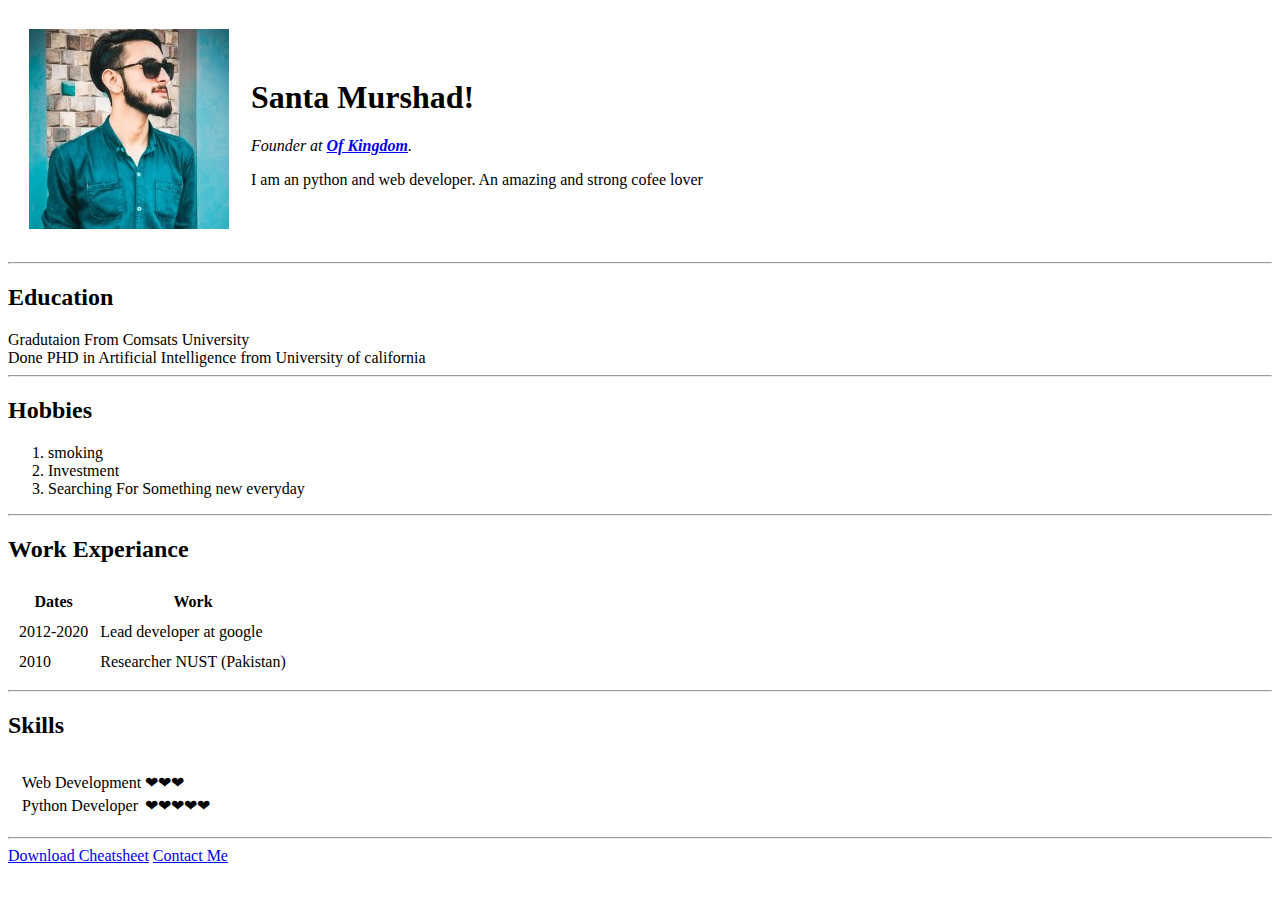
==== index.html @ 899b341f "done" ====
<!--Home page as index.html-->

<!DOCTYPE html>
<html lang="en">
  <head>
    <meta charset="UTF-8" />
    <meta http-equiv="X-UA-Compatible" content="IE=edge" />
    <meta name="viewport" content="width=device-width, initial-scale=1.0" />
    <title>Santa Porfolio</title>
  </head>
  <body>
    <!--<img src="https://media-exp1.licdn.com/dms/image/C4E16AQFKxa1VOQOyKg/profile-displaybackgroundimage-shrink_350_1400/0/1629127262342?e=1654732800&v=beta&t=smh1lp3diws5yzkIDaK_YMnxK16No0rEophKtWaOVkc" alt="ashar daniyal profile picture"> -->
    
    <table cellspacing="20">
      <tr>
        <td><img src="image/1612115803875.jfif" alt="ashar daniyal profile photo"></td>
        <td>
        <h1>Santa Murshad!</h1>
        <p><em>Founder at <strong><a href="https://www.google.com/">Of Kingdom</a></strong>.</em></p>
        <p>I am an python and web developer. An amazing and strong cofee lover</p></td>
      </tr>
    </table>
    
    <hr>
    <h2>Education</h2
      <ul>
        <li>Gradutaion From Comsats University</li>
        <li>Done PHD in Artificial Intelligence from University of california</li>
      </ul>
    <hr>
    <h2>Hobbies</h2>  
      <ol>
        <li>smoking </li>
        <li>Investment</li>
        <li>Searching For Something new everyday</li>
      </ol>
    <hr>
    <h2>Work Experiance</h2>
    <table cellspacing="10">
      <thead> <!-- Table Head is used to differentiate and editing purpose-->
      <tr>
        <th>Dates</th>
        <th>Work</th>
      </tr>
      </thead>
      <tbody></tbody>
      <tr>
        <td>2012-2020</td>
        <td>Lead developer at google</td>
      </tr>
      <tr>
      <td>2010</td>
      <td>Researcher NUST (Pakistan)</td>
      </tr>
    </table>
    <hr>
    <h2>Skills</h2>
    <table cellspacing="10">
      <tr>
        <td><table>
          <tr>
            <td>Web Development</td>
            <td>❤❤❤</td>
          </tr>
          <tr>
            <td>Python Developer</td>
            <td>❤❤❤❤❤</td>
          </tr>
        </table>
      </td>
    </table>
    <hr> 
    <a download href="https://web.stanford.edu/group/csp/cs21/htmlcheatsheet.pdf">Download Cheatsheet</a>
    <a href="contact.html">Contact Me</a>
    
  </body>

</html>
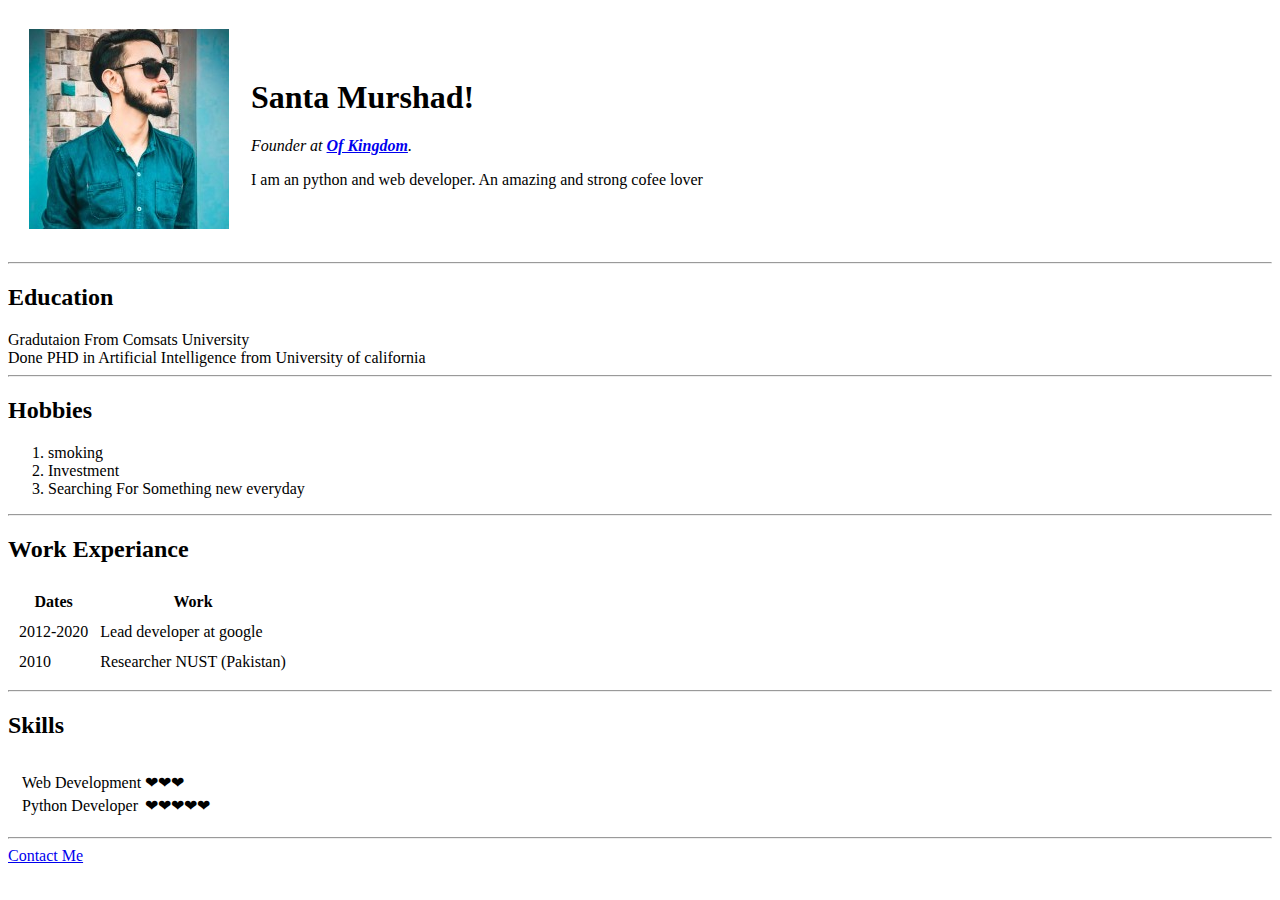
==== commit a3758018: "Updated Index.html" ====
--- a/index.html
+++ b/index.html
@@ -70,7 +70,6 @@
       </td>
     </table>
     <hr> 
-    <a download href="https://web.stanford.edu/group/csp/cs21/htmlcheatsheet.pdf">Download Cheatsheet</a>
     <a href="contact.html">Contact Me</a>
     
   </body>
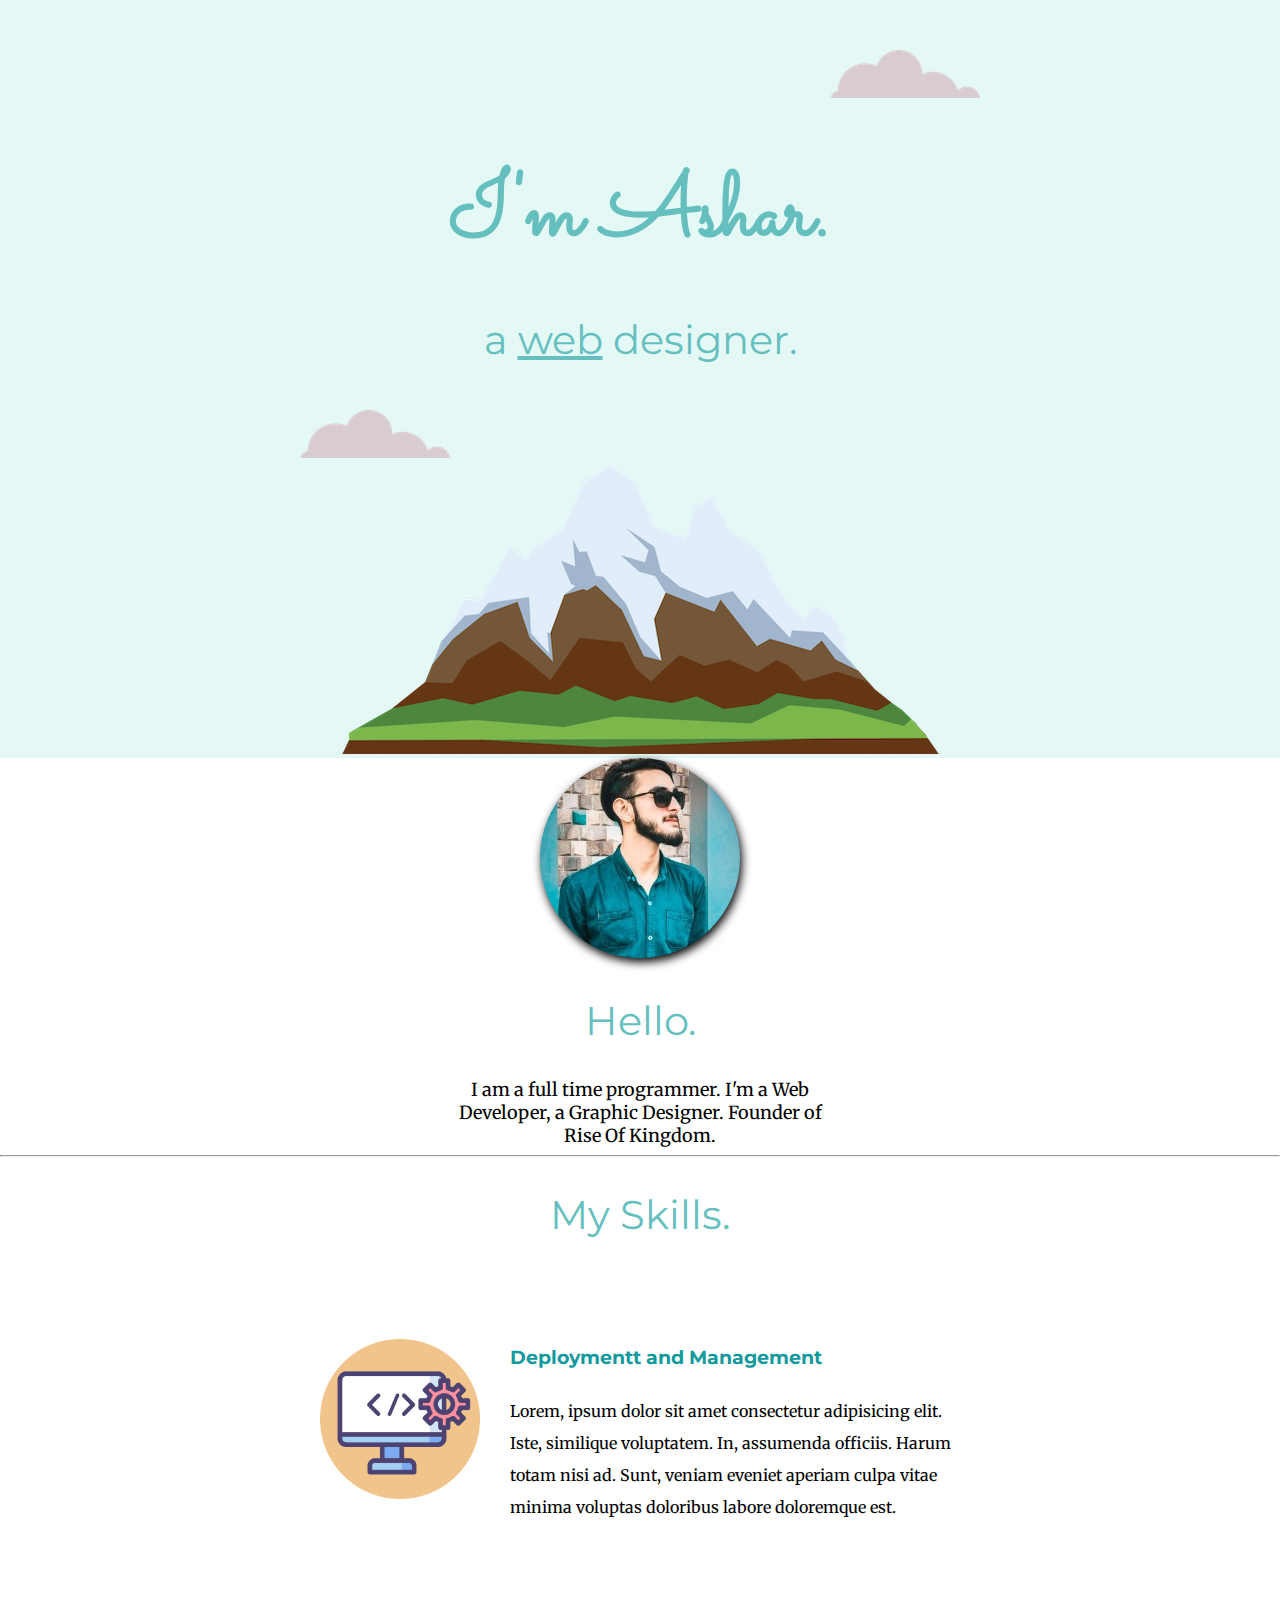
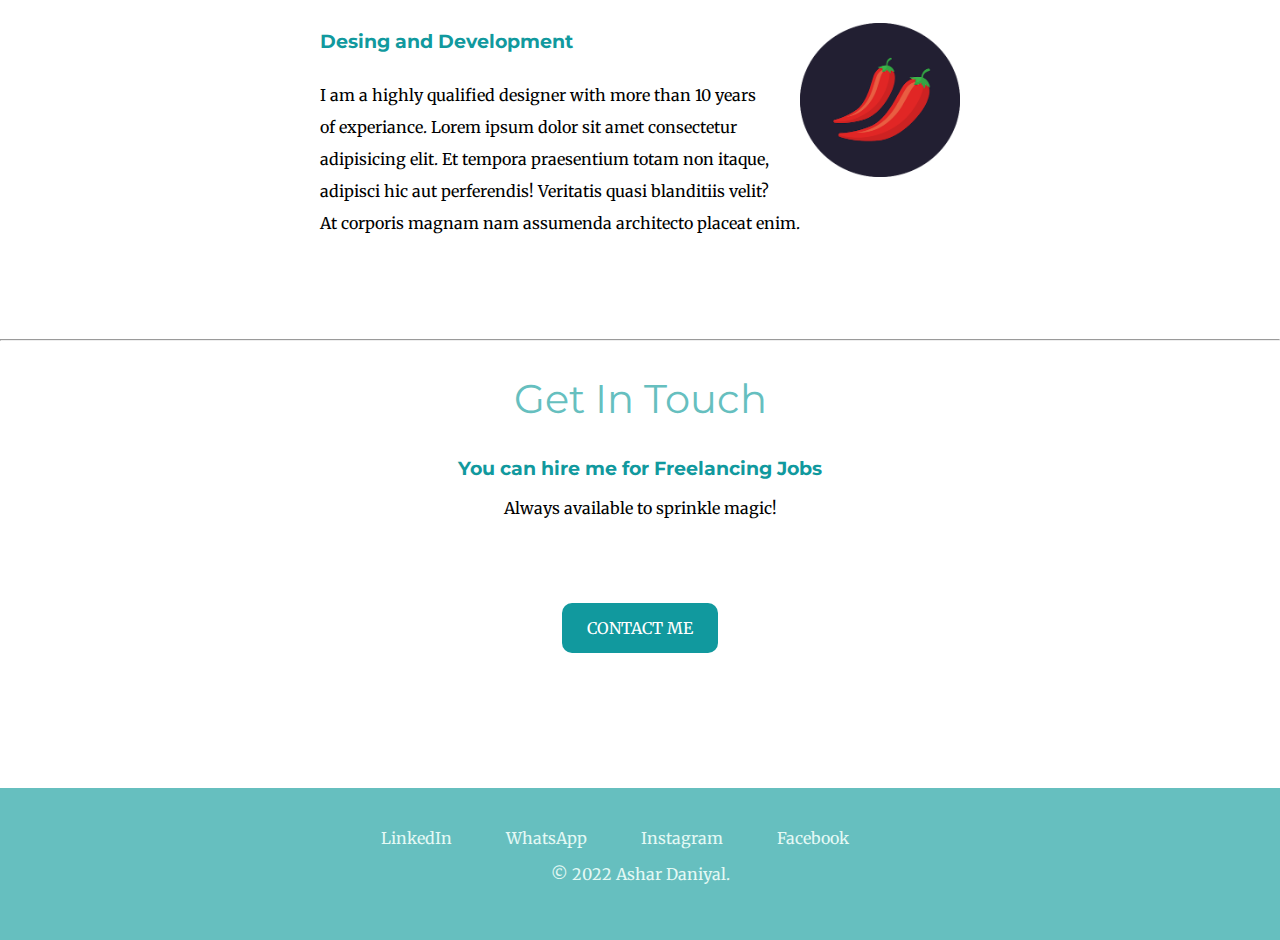
==== commit e1d35f98: "New Portfolio uploded" ====
--- a/index.html
+++ b/index.html
@@ -1,77 +1,68 @@
-<!--Home page as index.html-->
-
 <!DOCTYPE html>
 <html lang="en">
-  <head>
-    <meta charset="UTF-8" />
-    <meta http-equiv="X-UA-Compatible" content="IE=edge" />
-    <meta name="viewport" content="width=device-width, initial-scale=1.0" />
-    <title>Santa Porfolio</title>
-  </head>
+<head>
+  <meta charset="UTF-8">
+  <meta http-equiv="X-UA-Compatible" content="IE=edge">
+  <meta name="viewport" content="width=device-width, initial-scale=1.0">
+  <title>Ashar</title>
+  <link rel="stylesheet" href="css/style.css">
+  <link rel="icon" href="sherifdeen_fav.ico">
+  <link rel="preconnect" href="https://fonts.googleapis.com">
+  <link rel="preconnect" href="https://fonts.gstatic.com" crossorigin>
+  <link
+    href="https://fonts.googleapis.com/css2?family=Merriweather:ital,wght@0,300;0,400;0,700;0,900;1,300;1,400;1,700;1,900&family=Montserrat:ital,wght@0,100;0,200;0,300;0,400;0,500;0,600;0,700;0,800;0,900;1,100;1,200;1,300;1,400;1,500;1,600;1,700;1,800;1,900&family=Sacramento&display=swap" rel="stylesheet">
+<head>
   <body>
-    <!--<img src="https://media-exp1.licdn.com/dms/image/C4E16AQFKxa1VOQOyKg/profile-displaybackgroundimage-shrink_350_1400/0/1629127262342?e=1654732800&v=beta&t=smh1lp3diws5yzkIDaK_YMnxK16No0rEophKtWaOVkc" alt="ashar daniyal profile picture"> -->
-    
-    <table cellspacing="20">
-      <tr>
-        <td><img src="image/1612115803875.jfif" alt="ashar daniyal profile photo"></td>
-        <td>
-        <h1>Santa Murshad!</h1>
-        <p><em>Founder at <strong><a href="https://www.google.com/">Of Kingdom</a></strong>.</em></p>
-        <p>I am an python and web developer. An amazing and strong cofee lover</p></td>
-      </tr>
-    </table>
-    
-    <hr>
-    <h2>Education</h2
-      <ul>
-        <li>Gradutaion From Comsats University</li>
-        <li>Done PHD in Artificial Intelligence from University of california</li>
-      </ul>
-    <hr>
-    <h2>Hobbies</h2>  
-      <ol>
-        <li>smoking </li>
-        <li>Investment</li>
-        <li>Searching For Something new everyday</li>
-      </ol>
-    <hr>
-    <h2>Work Experiance</h2>
-    <table cellspacing="10">
-      <thead> <!-- Table Head is used to differentiate and editing purpose-->
-      <tr>
-        <th>Dates</th>
-        <th>Work</th>
-      </tr>
-      </thead>
-      <tbody></tbody>
-      <tr>
-        <td>2012-2020</td>
-        <td>Lead developer at google</td>
-      </tr>
-      <tr>
-      <td>2010</td>
-      <td>Researcher NUST (Pakistan)</td>
-      </tr>
-    </table>
-    <hr>
-    <h2>Skills</h2>
-    <table cellspacing="10">
-      <tr>
-        <td><table>
-          <tr>
-            <td>Web Development</td>
-            <td>❤❤❤</td>
-          </tr>
-          <tr>
-            <td>Python Developer</td>
-            <td>❤❤❤❤❤</td>
-          </tr>
-        </table>
-      </td>
-    </table>
-    <hr> 
-    <a href="contact.html">Contact Me</a>
-    
+    <div class="top-container">
+      <img class="top-cloud" src="images/cloud.png" alt="cloud-img">
+      <h1>I'm Ashar.</h1>
+      <h2>a <span class="pro">web</span> designer.</h2>
+      <img class="bottom-cloud" src="images/cloud.png" alt="cloudd-img">
+      <img src="images/mountain.png" alt="mountain">
+    </div>
+    <div class="middle-container">
+      <div class="profile">
+        <img src="images/1612115803875.jfif" alt="ashar daniyal">
+        <h2>Hello.</h2>
+        <p>I am a full time programmer. I'm a Web Developer, a Graphic Designer. Founder of Rise Of Kingdom.</p>
+      </div>
+      <hr>
+      <div class="skills">
+        <h2>My Skills.</h2>
+        <div class="skill-row">
+          <img class="programmer" src="images/custom.png" alt="">
+          <h3>Deploymentt and Management</h3>
+          <p>Lorem, ipsum dolor sit amet consectetur adipisicing elit. Iste, similique voluptatem. In, assumenda
+            officiis.
+            Harum totam nisi ad. Sunt, veniam eveniet aperiam culpa vitae minima voluptas doloribus labore doloremque
+            est.
+          <p>
+        </div>
+        <div class="skill-row">
+          <img class="chilie" src="images/chillies.png" alt="">
+          <h3>Desing and Development</h3>
+          <p>I am a highly qualified designer with more than 10 years of experiance. Lorem ipsum dolor sit amet
+            consectetur adipisicing elit. Et tempora praesentium totam non itaque, adipisci hic aut perferendis!
+            Veritatis
+            quasi blanditiis velit? At corporis magnam nam assumenda architecto placeat enim.
+          <p>
+        </div>
+      </div>
+      <hr>
+      <div class="contact-me">
+        <h2>Get In Touch</h2>
+        <h3>You can hire me for Freelancing Jobs</h3>
+        <p>Always available to sprinkle magic!</p>
+        <a class="btn" href="mailto:name@email.com">CONTACT ME</a>
+      </div>
+    </div>
+    <div class="bottom-container">
+      <a class="footer-link" href="https://www.linkedin.com/in/ashar_daniyal" target="_blank">LinkedIn</a>
+      <a class="footer-link" href="" target="_blank">WhatsApp</a>
+      <a class="footer-link" href="https://www.instagram.com/ashar_daniyal/" target="_blank">Instagram</a>
+      <a class="footer-link" href="https://web.facebook.com/ashar.daniyal1" target="_blank">Facebook</a>
+      <p class="credit-p">© 2022 Ashar Daniyal.</p>
+    </div>
   </body>
 
-</html>
+</html> --- a/css/style.css
+++ b/css/style.css
@@ -0,0 +1,102 @@
+body{
+    margin: 0;
+    text-align: center;
+    font-family: 'Merriweather', serif;
+}
+
+h1 {
+    font-size: 90px;
+    margin: 50px auto 0 auto;
+    font-family: 'Sacramento', cursive;
+    color: #66BFBF;
+}
+h2 {
+    font-family: 'Montserrat', sans-serif;
+    color: #66BFBF;
+    font-size: 2.5rem;
+    font-weight: normal;
+}
+h3 {
+    font-family: 'Montserrat', sans-serif;
+    color: #11999E;
+}
+
+.top-container{
+    background-color:#E4F9F5 ;
+    position: relative;
+    padding-top: 100px;   
+}
+.profile p {
+    width: 30%;
+    margin: 0 auto;
+    font-size: 18px;
+}
+.profile img{
+    border-radius: 50%;
+    filter: drop-shadow(2px 4px 5px black);
+}
+.bottom-container {
+    background-color: #66BFBF;
+    color: #E4F9F5;
+    margin-top: 150px;
+    padding: 40px 0 40px 0;
+}
+.contact-me p {
+    margin-bottom: 100px;
+}
+.contact-me a {
+    background-color: #11999E;
+    color: white;
+    border-radius: 10px;
+    padding: 15px 25px;
+    text-decoration: none;
+}
+.contact-me a:hover{
+    background-color: white;
+    color: #11999E;
+    border: 2px solid #11999E;
+}
+
+.footer-link {
+    color: #E4F9F5;
+    text-decoration: none;
+    margin-right: 50px;
+}
+.footer-link:hover{
+    color: #11999E
+}
+
+.pro{
+    text-decoration: underline;
+}
+
+.top-cloud{
+    position: absolute;
+    right: 300px;
+    top: 50px;
+}
+.bottom-cloud {
+    position: absolute;
+    left: 300px;
+    bottom: 300px;
+}
+
+.skill-row img {
+    width: 25%;
+}
+.skill-row {
+    width: 50%;
+    margin: 100px auto;
+    text-align: left;
+    line-height: 2;
+}
+.programmer{
+    float: left;
+    margin-right: 30px;
+    
+}
+
+.chilie{
+    float: right;
+    margin-left: 30px;
+}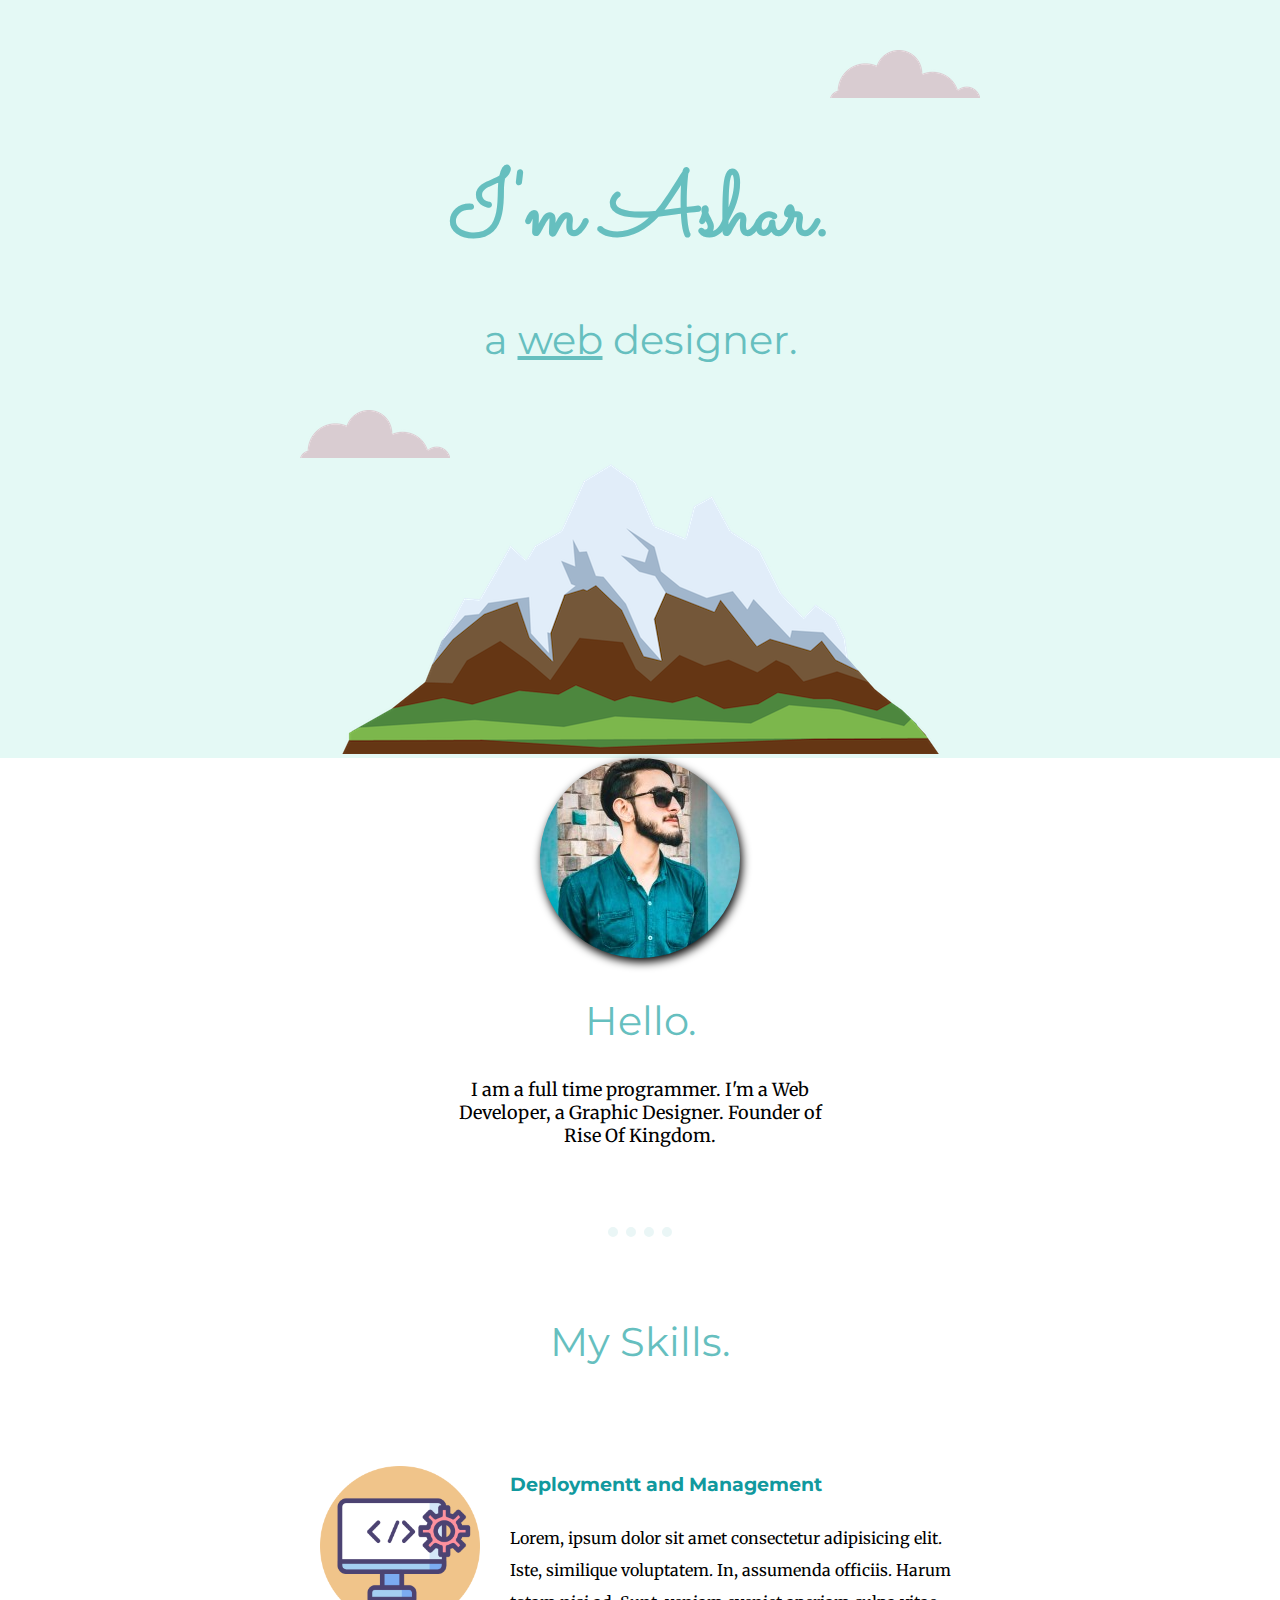
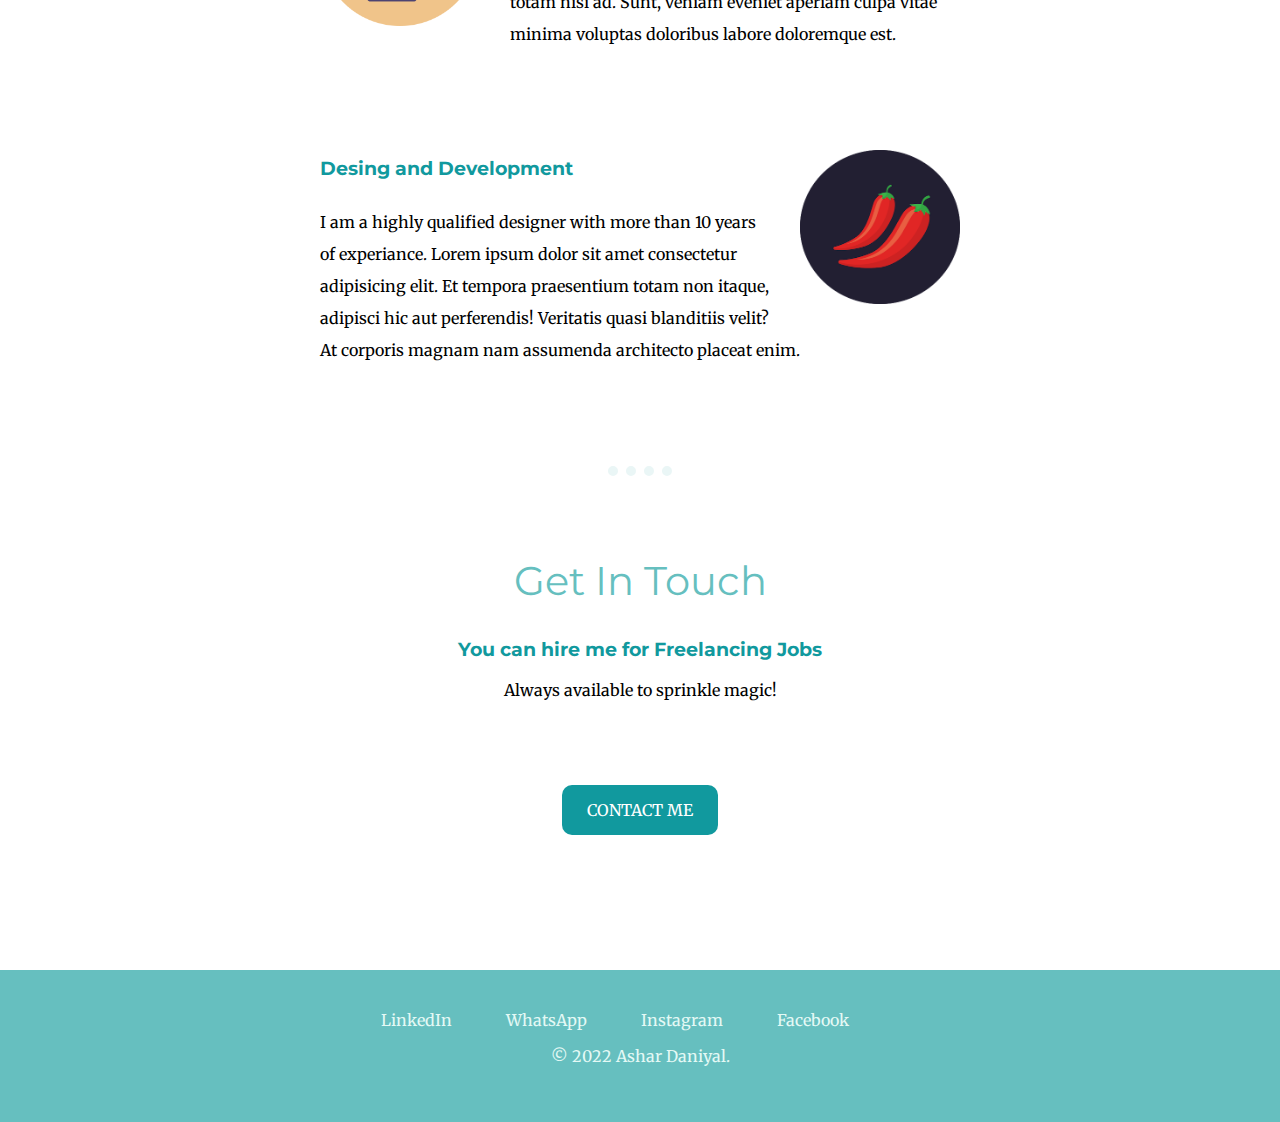
==== commit afec06be: "Completed the portfolio" ====
--- a/index.html
+++ b/index.html
@@ -64,5 +64,4 @@
       <p class="credit-p">© 2022 Ashar Daniyal.</p>
     </div>
   </body>
-
-</html> +</html>--- a/css/style.css
+++ b/css/style.css
@@ -20,7 +20,12 @@
     font-family: 'Montserrat', sans-serif;
     color: #11999E;
 }
-
+hr {
+    width: 5%;
+    border: none;
+    border-top: dotted 10px #EAF6F6;
+    margin: 80px auto;
+}
 .top-container{
     background-color:#E4F9F5 ;
     position: relative;
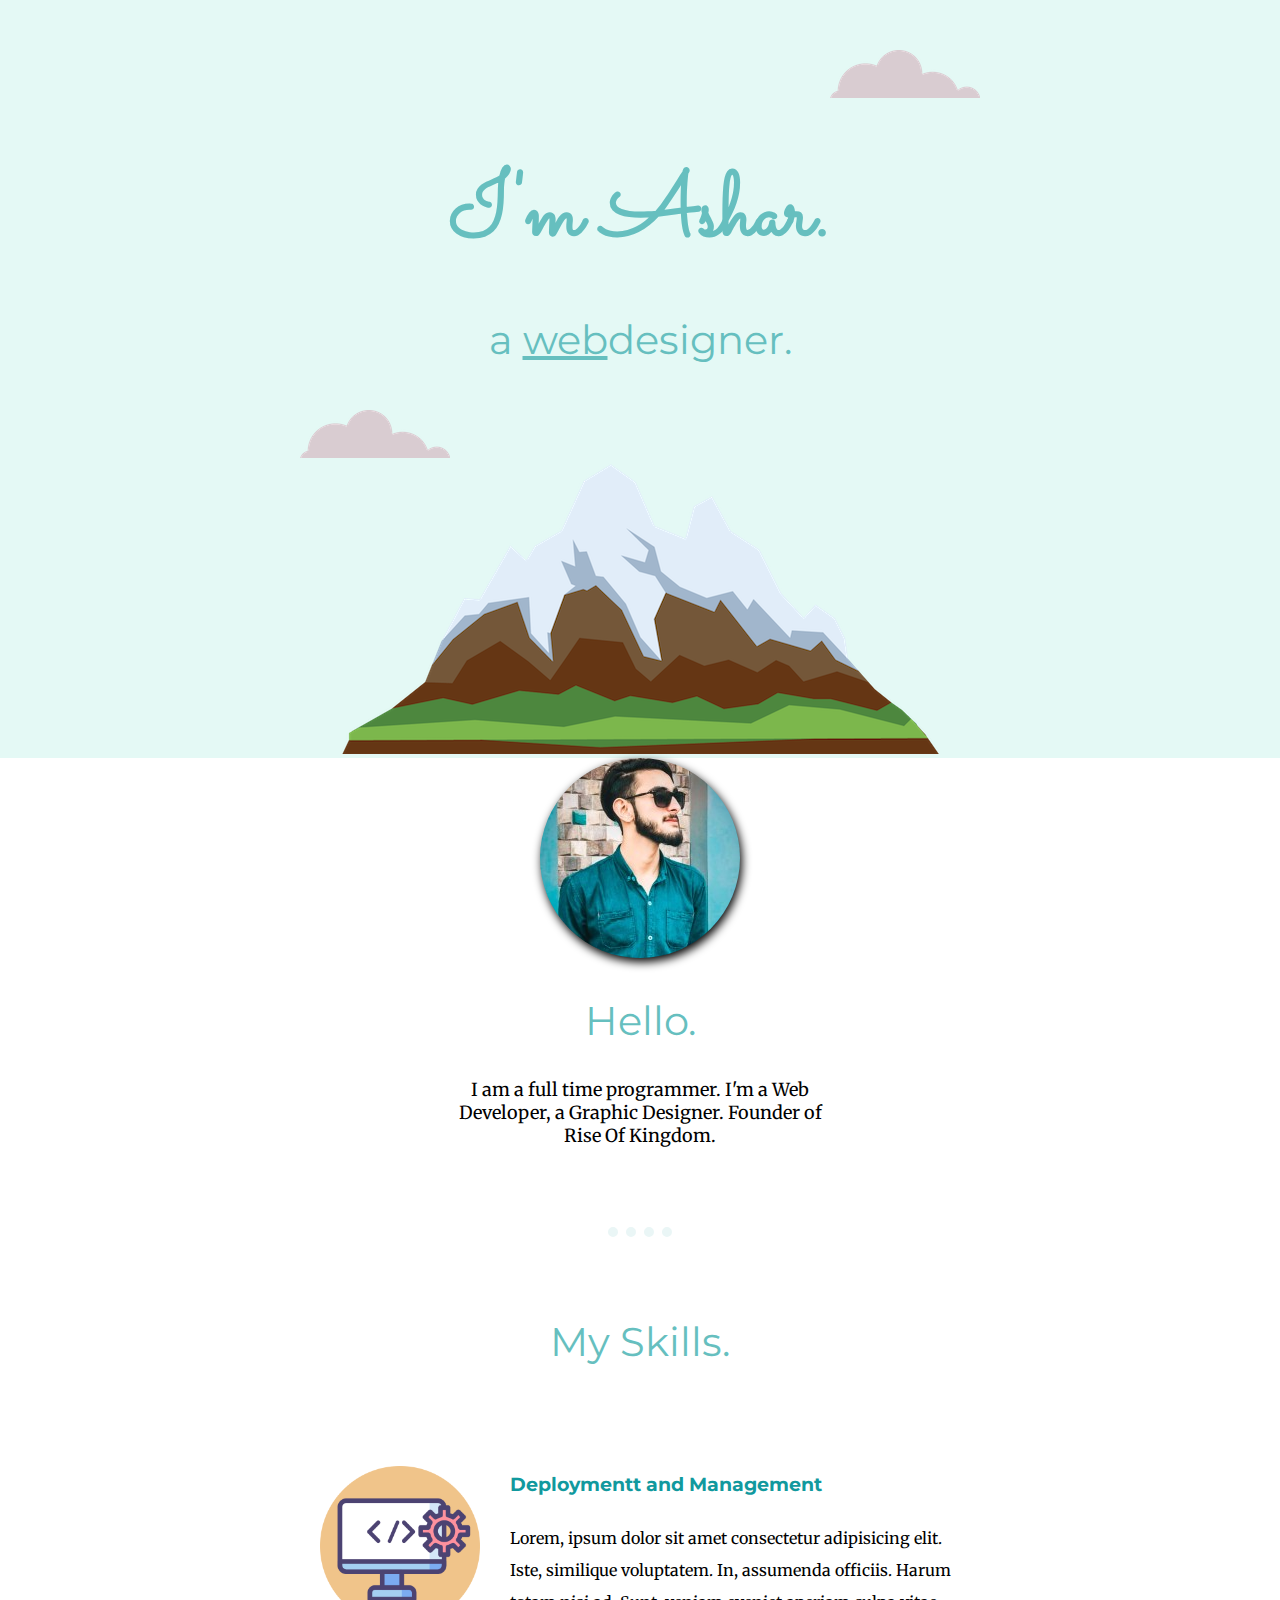
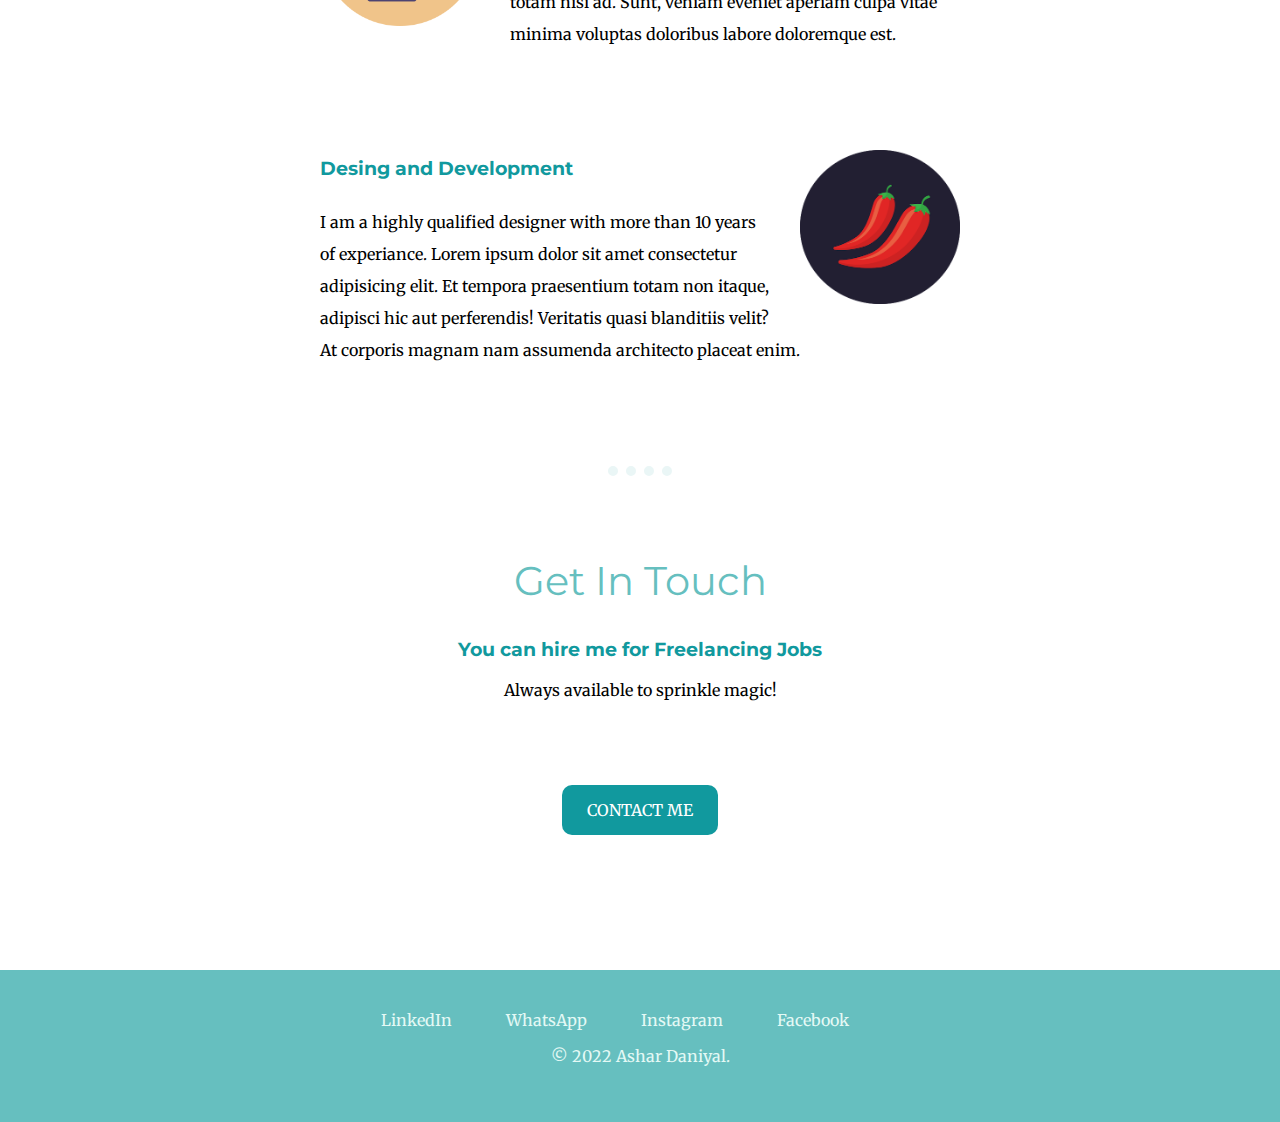
==== commit 30360664: "edit the webdesinger h1" ====
--- a/index.html
+++ b/index.html
@@ -16,7 +16,7 @@
     <div class="top-container">
       <img class="top-cloud" src="images/cloud.png" alt="cloud-img">
       <h1>I'm Ashar.</h1>
-      <h2>a <span class="pro">web</span> designer.</h2>
+      <h2>a <span class="pro">web</span>designer.</h2>
       <img class="bottom-cloud" src="images/cloud.png" alt="cloudd-img">
       <img src="images/mountain.png" alt="mountain">
     </div>
--- a/css/style.css
+++ b/css/style.css
@@ -5,7 +5,7 @@
 }
 
 h1 {
-    font-size: 90px;
+    font-size: 5.65rem;
     margin: 50px auto 0 auto;
     font-family: 'Sacramento', cursive;
     color: #66BFBF;
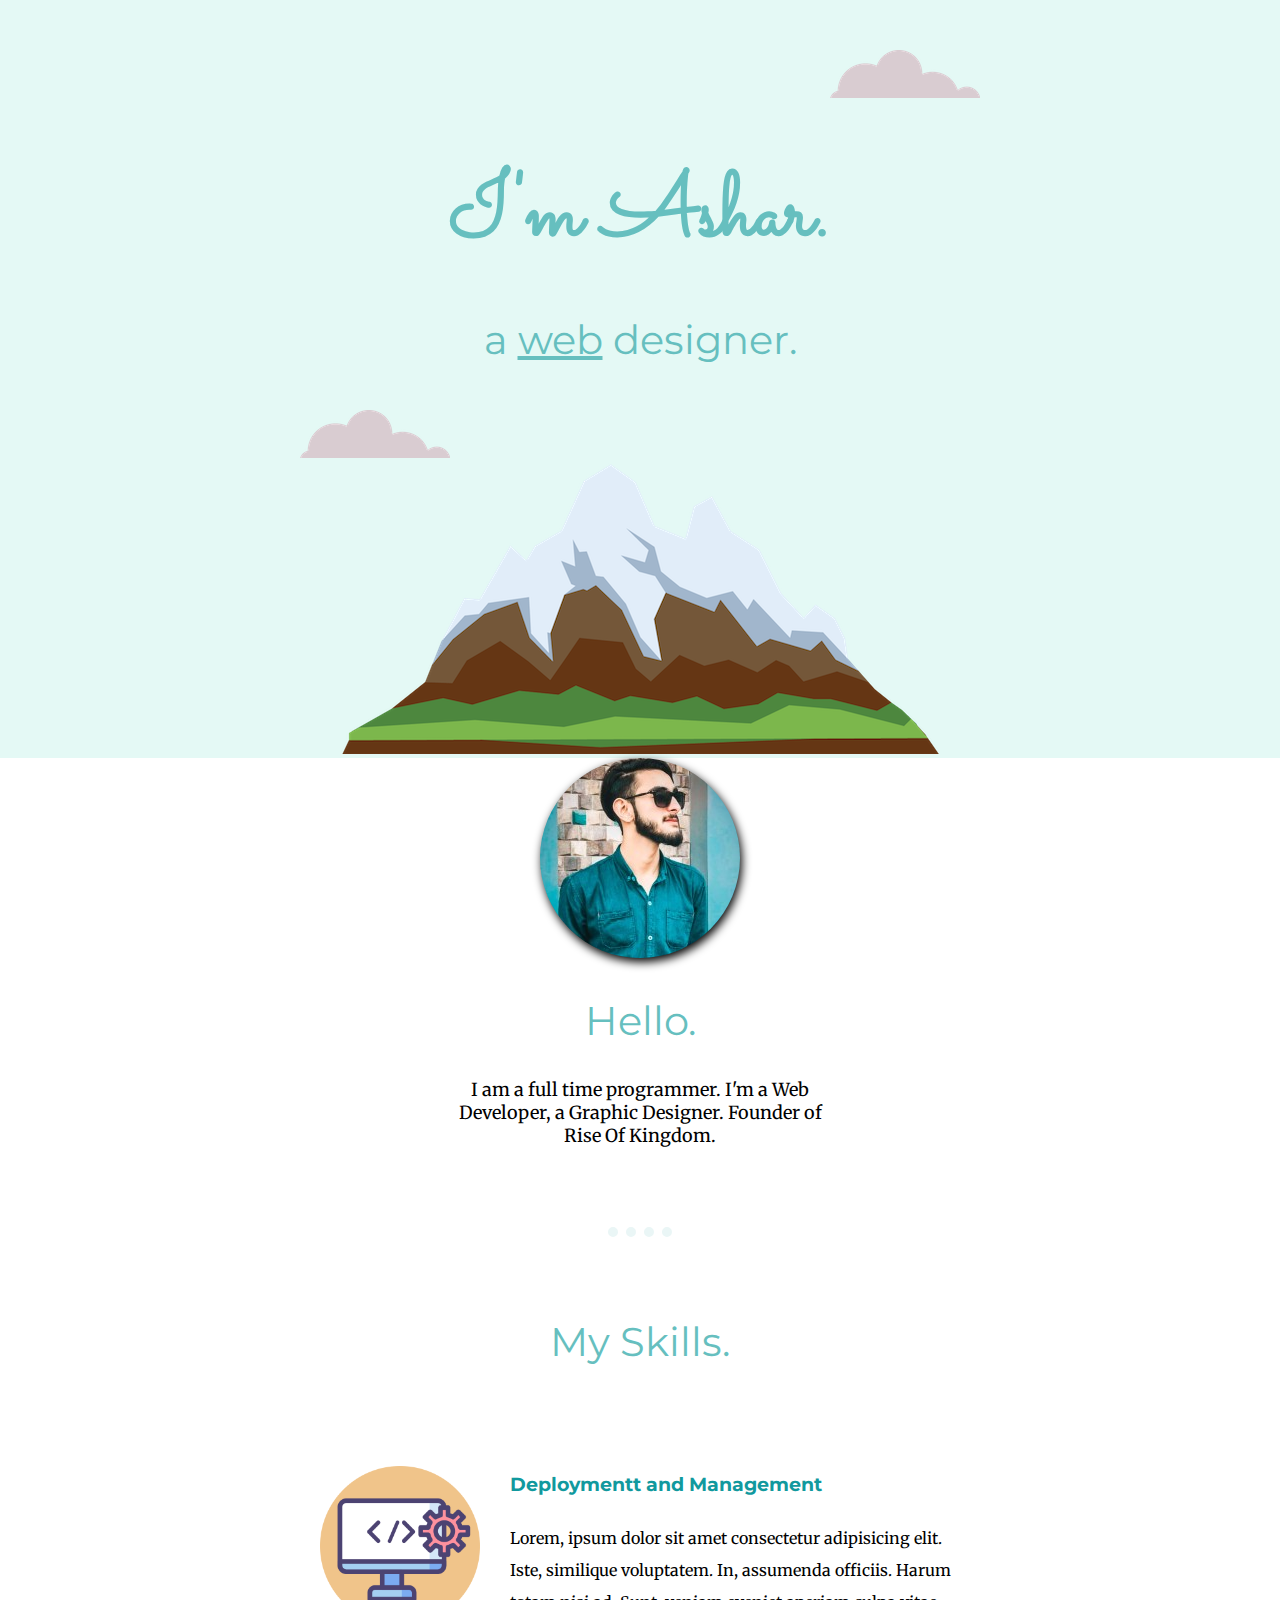
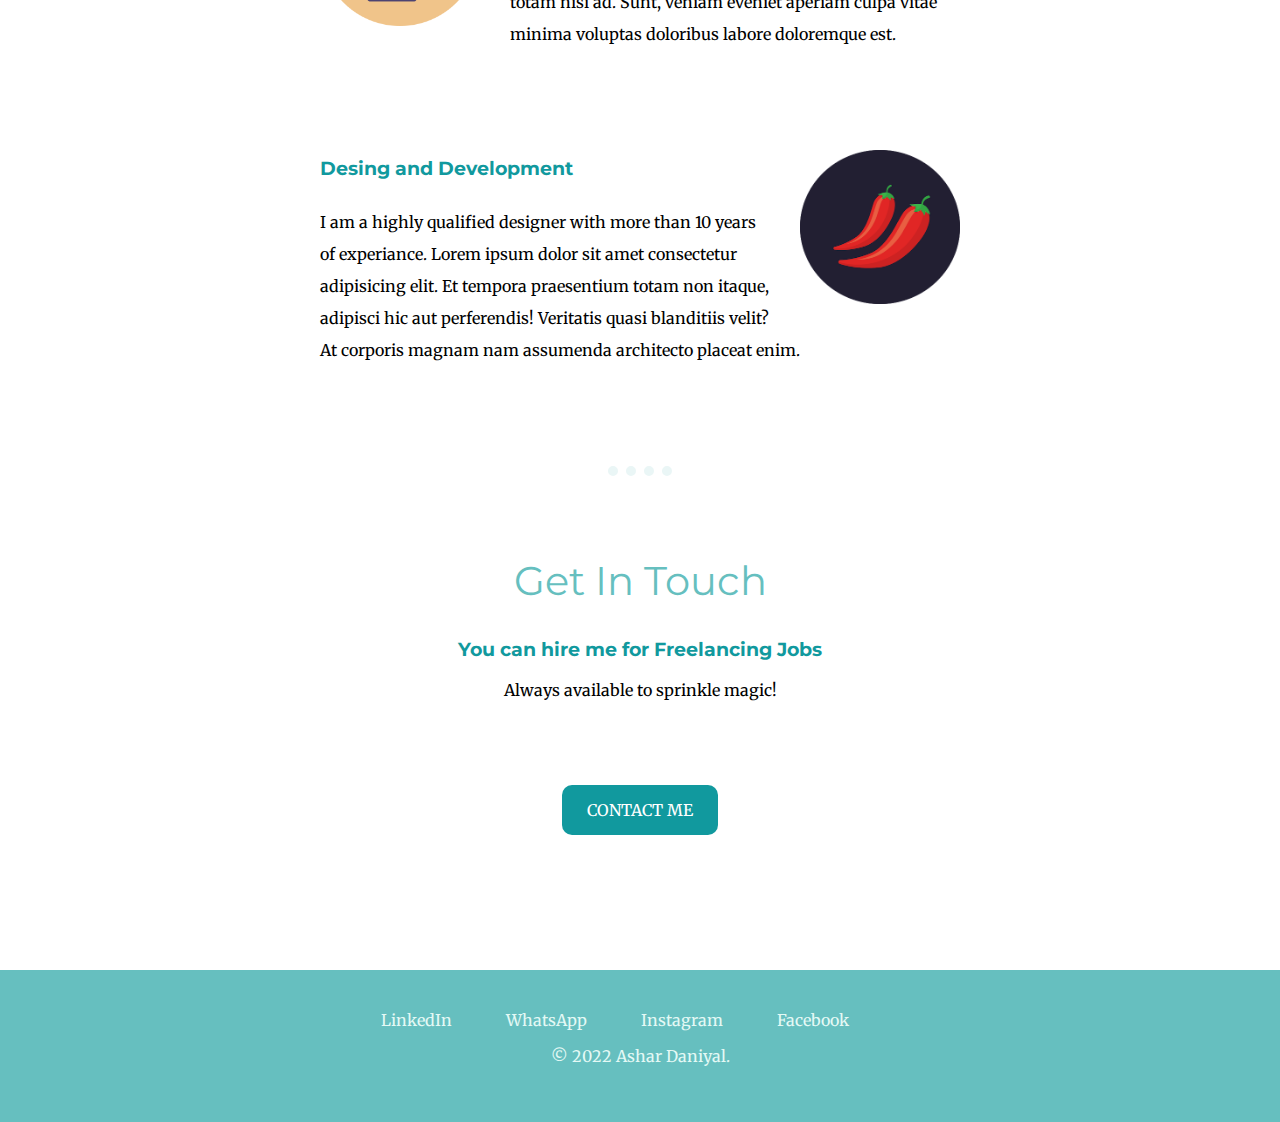
==== commit 252d6789: "reverted" ====
--- a/index.html
+++ b/index.html
@@ -16,7 +16,7 @@
     <div class="top-container">
       <img class="top-cloud" src="images/cloud.png" alt="cloud-img">
       <h1>I'm Ashar.</h1>
-      <h2>a <span class="pro">web</span>designer.</h2>
+      <h2>a <span class="pro">web</span> designer.</h2>
       <img class="bottom-cloud" src="images/cloud.png" alt="cloudd-img">
       <img src="images/mountain.png" alt="mountain">
     </div>
